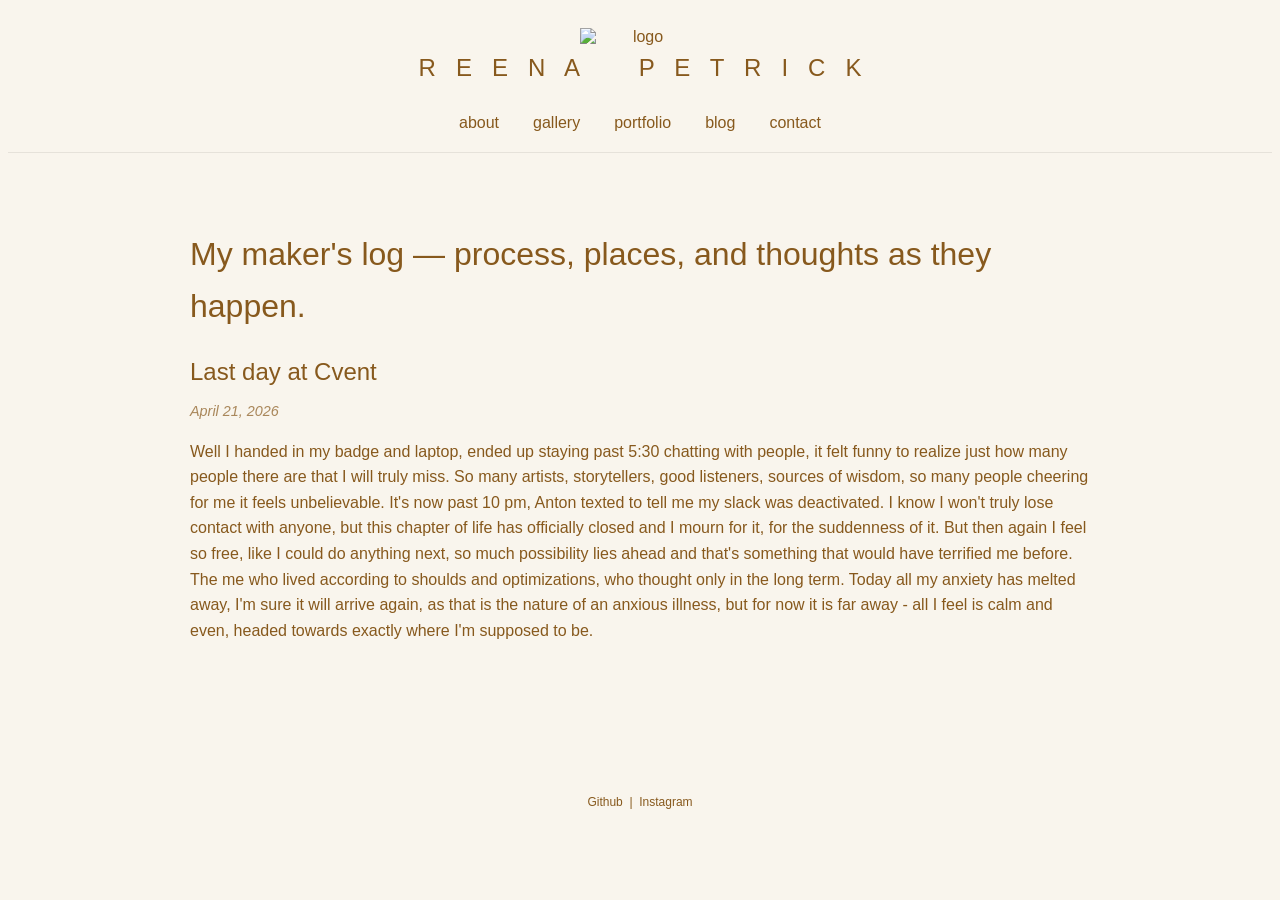
==== blog/index.html @ fa3b2bab "moves prints to portofilo, removes banner, adds blog" ====
<!DOCTYPE html>
<html lang="en">
<head>
  <meta charset="utf-8">
  <meta name="viewport" content="width=device-width, initial-scale=1">
  <title>Blog - Wren's Widgets</title>
  <link rel="stylesheet" href="../styles.css">
  <link rel="icon" type="image/png" href="../favicon.png">
</head>
<body>
<header class="header-bar">
  <img src="../resources/logos/couple_brownText_noBackground.png" alt="logo" class="header-logo">
  <h1>R &nbsp; E &nbsp; E &nbsp; N &nbsp; A &nbsp;&nbsp;&nbsp;&nbsp;&nbsp;&nbsp;&nbsp; P &nbsp; E &nbsp; T &nbsp; R &nbsp; I &nbsp; C &nbsp; K</h1>
  <nav class="nav-bar">
    <ul>
      <li><a href="../">about</a></li>
      <li><a href="../gallery/">gallery</a></li>
      <li><a href="../portfolio/">portfolio</a></li>
      <li><a href="./">blog</a></li>
      <li><a href="../contact/">contact</a></li>
    </ul>
  </nav>
</header>

<main class="content">
  <h1>My maker's log — process, places, and thoughts as they happen.</h1>
  
    <article class="blog-post">
      <h2>Last day at Cvent</h2>
      <time datetime="2026-04-22">April 21, 2026</time>
      
      <p>Well I handed in my badge and laptop, ended up staying past 5:30 chatting with people, it felt funny to realize just how many people there are that I will truly miss. So many artists, storytellers, good listeners, sources of wisdom, so many people cheering for me it feels unbelievable. It's now past 10 pm, Anton texted to tell me my slack was deactivated. I know I won't truly lose contact with anyone, but this chapter of life has officially closed and I mourn for it, for the suddenness of it. But then again I feel so free, like I could do anything next, so much possibility lies ahead and that's something that would have terrified me before. The me who lived according to shoulds and optimizations, who thought only in the long term. Today all my anxiety has melted away, I'm sure it will arrive again, as that is the nature of an anxious illness, but for now it is far away - all I feel is calm and even, headed towards exactly where I'm supposed to be.</p>
    </article>
  
</main>

<footer class="site-footer">
  <a href="https://github.com/reenapetrick">Github</a> &nbsp;|&nbsp; <a href="https://www.instagram.com/wrens.widgets/">Instagram</a>
</footer>
</body>
</html>
---- styles.css ----
/* Header */
.header-bar {padding: 20px 0; text-align: center; box-shadow: 0 1px 0 rgba(0,0,0,0.08);} 
.header-bar h1 {margin: 0 0 24px 0; font-family: Helvetica, serif; font-size: 24px; color: #87591d; font-weight: 300}
.header-bar .header-logo {display:block; margin: 0 auto 8px; max-width: 120px; width: 20%; height: auto}
/* Footer */
.site-footer {text-align: center; padding: 16px 0; font-family: Times, serif; font-size: 12px; color: #87591d}
.site-footer a {color: #87591d; text-decoration: none}
/* Navigation in header */
.nav-bar {margin-top: 8px}
.nav-bar ul {list-style:none;padding:0;margin:8px 0 0;display:inline-flex;gap:18px}
.nav-bar li {margin:0}
.nav-bar a {color:#87591d;text-decoration:none;font-weight:300;padding:6px 8px}
.nav-bar a:hover {text-decoration:underline}

/* Temporary WIP banner */
.site-banner {background:#f2d8b5; color:#87591d; text-align:center; padding:10px 12px; font-weight:300; font-size:14px; border-bottom:1px solid rgba(135,89,29,0.08)}
.site-banner small {display:block; opacity:0.9; font-size:12px; margin-top:6px}
/* Global site colors */
body, .header-bar {background: #f9f5ed; color: #87591d}
a {color: #87591d}
.s4 {color: #87591d !important; -webkit-text-stroke: 0px #87591d}
.p7 {color: #87591d}
/* Global Font */
html, body, body * {
  font-family: 'Helvetica Neue', Helvetica, Arial, sans-serif !important;
  font-weight: 450 !important;
  -webkit-font-smoothing: antialiased;
  -moz-osx-font-smoothing: grayscale;
}
/* Contact form layout */
.form-container {max-width: 720px; margin: 28px auto; padding: 0 16px}
.form-container label {display:block; color: #87591d}
.form-container input[type="text"],
.form-container input[type="email"],
.form-container textarea {width:100%; padding:10px; border:1px solid #e0d7c8; background:transparent; color:#87591d; box-sizing:border-box}
.form-container input[type="submit"] {
  display: inline-block;
  background: #87591d;
  color: #f9f5ed;
  border: none;
  padding: 10px 18px;
  cursor: pointer;
  font-weight: 300;
  margin-top: 10px;
}
.form-container input[type="submit"]:hover {
  opacity: 0.95;
}

/* Align submit button to the right */
.form-container p.p3:last-child {
  text-align: right;
}

/* Large text content area */
.content {max-width:900px; margin:32px auto; padding:24px; background:transparent; color:#87591d; line-height:1.6}
.content p {margin-bottom:16px}
.content .lead {font-size:18px; font-weight:bold !important;}

/* Personal image icon (centered) */
.me-icon {
  display: block;
  margin: 0.5rem auto 1rem;
  width: auto;
  max-width: 100%;
  height: auto;
  padding-bottom: 50px;
}

/* Gallery grid (masonry-style, natural flow for mixed aspect ratios) */
.gallery-grid {
  display: grid;
  grid-template-columns: repeat(auto-fit, minmax(240px, 1fr));
  grid-auto-rows: 10px;
  gap: 12px;
  max-width: 1200px;
  margin: 0 auto;
  padding: 0 6px;
}
.gallery-item {
  margin: 0;
  padding: 0;
  border-radius: 0;
  overflow: hidden;
  grid-row-end: span 1;
}
.gallery-item img {
  width: 100%;
  height: auto;
  display: block;
}
.gallery-item .caption {display: none}

/* Loading state */
.gallery-loading {
  display: flex;
  align-items: center;
  justify-content: center;
  padding: 4rem 1rem;
  color: rgba(135, 89, 29, 0.85);
  font-style: italic;
  font-size: 1.1rem;
}

@media (max-width: 900px) {
  .gallery-grid {
    grid-template-columns: repeat(auto-fit, minmax(200px, 1fr));
  }
}

/* Blog styles */
.blog-post { margin-bottom: 2rem; border-bottom: 1px solid rgba(135,89,29,0.2); padding-bottom: 2rem; }
.blog-post:last-child { border-bottom: none; }
.blog-post h2 { font-size: 1.5rem; margin-bottom: 0.5rem; color: #87591d; }
.blog-post time { display: block; font-style: italic; margin-bottom: 1rem; color: rgba(135,89,29,0.7); font-size: 0.9rem; }
.blog-photo { max-width: 100%; height: auto; margin: 1rem 0; border-radius: 4px; }
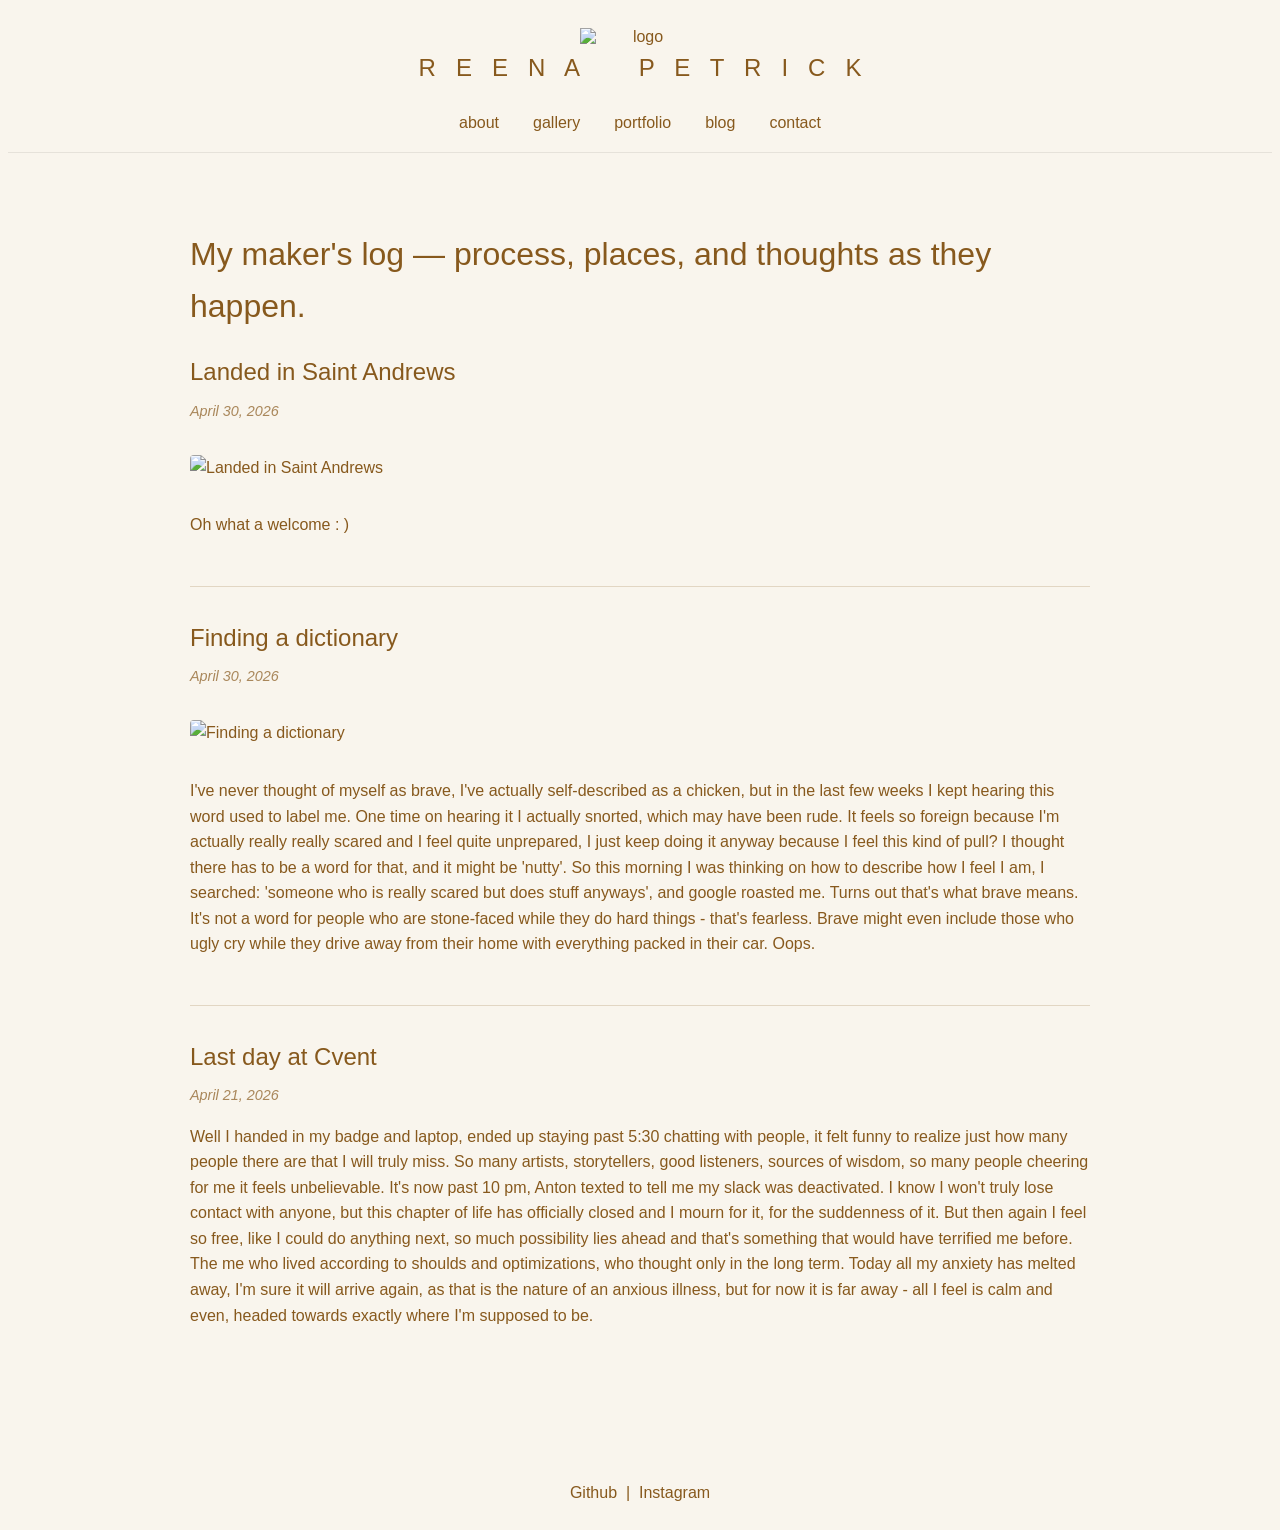
==== commit e65546a3: "two blog posts and a gallery pic" ====
--- a/blog/index.html
+++ b/blog/index.html
@@ -26,6 +26,22 @@
   <h1>My maker's log — process, places, and thoughts as they happen.</h1>
   
     <article class="blog-post">
+      <h2>Landed in Saint Andrews</h2>
+      <time datetime="2026-05-01">April 30, 2026</time>
+      <img src="../resources/blog/IMG_0738.jpeg" alt="Landed in Saint Andrews" class="blog-photo">
+      <p>Oh what a welcome : )</p>
+    </article>
+  
+
+    <article class="blog-post">
+      <h2>Finding a dictionary</h2>
+      <time datetime="2026-05-01">April 30, 2026</time>
+      <img src="../resources/blog/IMG_4152.jpeg" alt="Finding a dictionary" class="blog-photo">
+      <p>I've never thought of myself as brave, I've actually self-described as a chicken, but in the last few weeks I kept hearing this word used to label me. One time on hearing it I actually snorted, which may have been rude. It feels so foreign because I'm actually really really scared and I feel quite unprepared, I just keep doing it anyway because I feel this kind of pull? I thought there has to be a word for that, and it might be 'nutty'. So this morning I was thinking on how to describe how I feel I am, I searched: 'someone who is really scared but does stuff anyways', and google roasted me. Turns out that's what brave means. It's not a word for people who are stone-faced while they do hard things - that's fearless. Brave might even include those who ugly cry while they drive away from their home with everything packed in their car. Oops.</p>
+    </article>
+  
+
+    <article class="blog-post">
       <h2>Last day at Cvent</h2>
       <time datetime="2026-04-22">April 21, 2026</time>
       
--- a/styles.css
+++ b/styles.css
@@ -3,7 +3,7 @@
 .header-bar h1 {margin: 0 0 24px 0; font-family: Helvetica, serif; font-size: 24px; color: #87591d; font-weight: 300}
 .header-bar .header-logo {display:block; margin: 0 auto 8px; max-width: 120px; width: 20%; height: auto}
 /* Footer */
-.site-footer {text-align: center; padding: 16px 0; font-family: Times, serif; font-size: 12px; color: #87591d}
+.site-footer {text-align: center; padding: 20px 0; font-family: Times, serif; font-size: 16px; color: #87591d}
 .site-footer a {color: #87591d; text-decoration: none}
 /* Navigation in header */
 .nav-bar {margin-top: 8px}
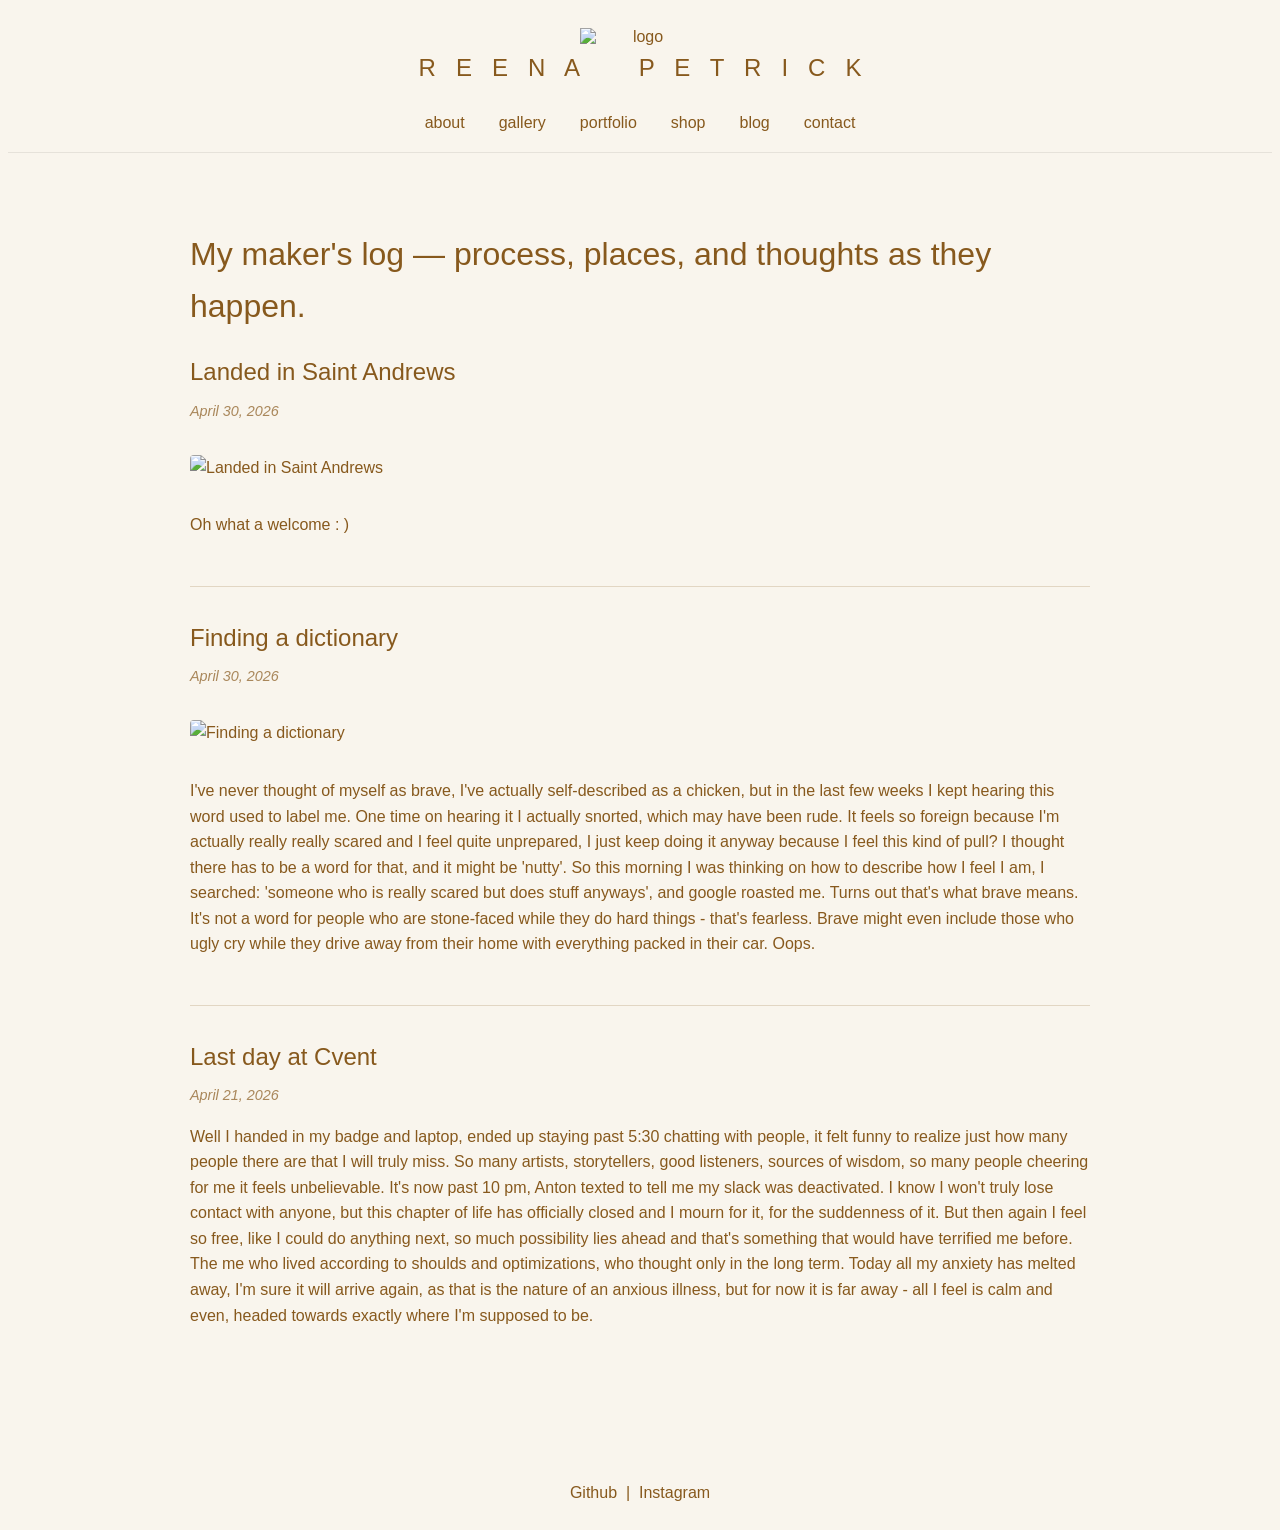
==== commit 1a190e6a: "adds shop tag to blog page" ====
--- a/blog/index.html
+++ b/blog/index.html
@@ -16,6 +16,7 @@
       <li><a href="../">about</a></li>
       <li><a href="../gallery/">gallery</a></li>
       <li><a href="../portfolio/">portfolio</a></li>
+      <li><a href="../shop/">shop</a></li>
       <li><a href="./">blog</a></li>
       <li><a href="../contact/">contact</a></li>
     </ul>
--- a/styles.css
+++ b/styles.css
@@ -12,9 +12,6 @@
 .nav-bar a {color:#87591d;text-decoration:none;font-weight:300;padding:6px 8px}
 .nav-bar a:hover {text-decoration:underline}
 
-/* Temporary WIP banner */
-.site-banner {background:#f2d8b5; color:#87591d; text-align:center; padding:10px 12px; font-weight:300; font-size:14px; border-bottom:1px solid rgba(135,89,29,0.08)}
-.site-banner small {display:block; opacity:0.9; font-size:12px; margin-top:6px}
 /* Global site colors */
 body, .header-bar {background: #f9f5ed; color: #87591d}
 a {color: #87591d}
@@ -91,8 +88,49 @@
 }
 .gallery-item .caption {display: none}
 
-/* Loading state */
-.gallery-loading {
+/* Shop grid (card-based layout) */
+.shop-grid {
+  display: grid;
+  grid-template-columns: repeat(auto-fit, minmax(300px, 1fr));
+  gap: 20px;
+  max-width: 1200px;
+  margin: 0 auto;
+  padding: 0 20px;
+}
+.shop-item {
+  border: 1px solid rgba(135, 89, 29, 0.2);
+  border-radius: 8px;
+  padding: 20px;
+  background-color: #fefaf2;
+  box-shadow: 0 2px 4px rgba(0,0,0,0.1);
+}
+.shop-item img {
+  width: 100%;
+  height: auto;
+  border-radius: 4px;
+  margin-bottom: 15px;
+}
+.shop-item h3 {
+  margin: 0 0 10px 0;
+  color: #87591d;
+  font-size: 1.3rem;
+}
+.shop-item p {
+  margin: 0 0 10px 0;
+  line-height: 1.5;
+}
+.shop-item .price {
+  font-weight: bold;
+  font-size: 1.2rem;
+  color: #87591d;
+}
+.shop-item .quantity {
+  font-style: italic;
+  color: rgba(135, 89, 29, 0.7);
+}
+
+/* Loading state for shop */
+.shop-loading {
   display: flex;
   align-items: center;
   justify-content: center;
@@ -103,8 +141,101 @@
 }
 
 @media (max-width: 900px) {
-  .gallery-grid {
-    grid-template-columns: repeat(auto-fit, minmax(200px, 1fr));
+  .shop-grid {
+    grid-template-columns: 1fr;
+  }
+}
+
+/* Modal styles */
+.modal {
+  display: none;
+  position: fixed;
+  z-index: 1000;
+  left: 0;
+  top: 0;
+  width: 100%;
+  height: 100%;
+  overflow: auto;
+  background-color: rgba(0,0,0,0.8);
+}
+
+.modal-content {
+  background-color: #fefaf2;
+  margin: 5% auto;
+  padding: 20px;
+  border: 1px solid #888;
+  width: 90%;
+  max-width: 800px;
+  border-radius: 8px;
+  position: relative;
+}
+
+.close-button {
+  color: #aaa;
+  float: right;
+  font-size: 28px;
+  font-weight: bold;
+  cursor: pointer;
+}
+
+.close-button:hover,
+.close-button:focus {
+  color: black;
+  text-decoration: none;
+}
+
+.detail-images {
+  display: flex;
+  flex-wrap: wrap;
+  gap: 10px;
+  margin-bottom: 20px;
+}
+
+.detail-image {
+  max-width: 100%;
+  height: auto;
+  border-radius: 4px;
+}
+
+.detail-info h2 {
+  margin-top: 0;
+  color: #87591d;
+}
+
+.detail-info .price {
+  font-weight: bold;
+  font-size: 1.4rem;
+  color: #87591d;
+}
+
+.detail-info .dimensions {
+  font-style: italic;
+  color: rgba(135, 89, 29, 0.7);
+}
+
+.detail-info .quantity {
+  font-style: italic;
+  color: rgba(135, 89, 29, 0.7);
+}
+
+.paypal-button-container {
+  text-align: center;
+  margin: 20px 0;
+}
+
+
+@media (max-width: 600px) {
+  .modal-content {
+    width: 95%;
+    margin: 10% auto;
+  }
+
+  .detail-images {
+    flex-direction: column;
+  }
+
+  .detail-image {
+    width: 100%;
   }
 }
 
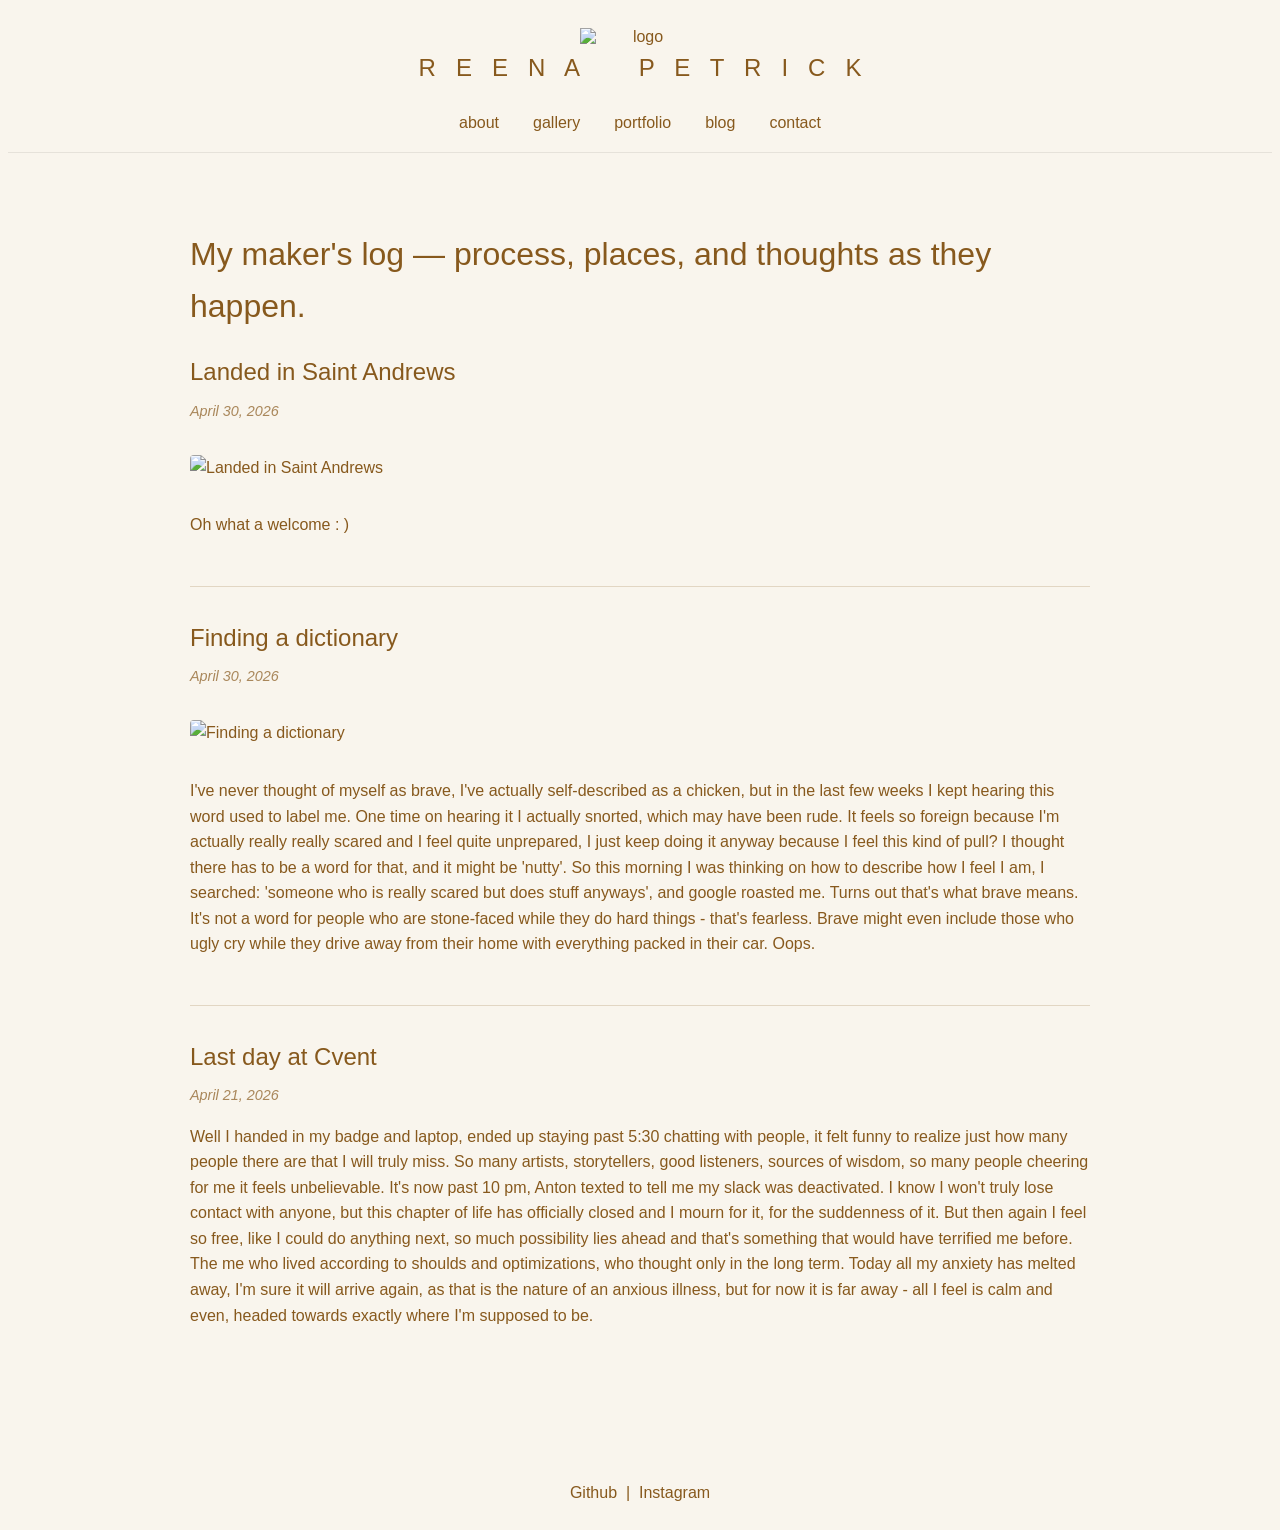
==== commit 20db7477: "allows gallery updates to display" ====
--- a/blog/index.html
+++ b/blog/index.html
@@ -16,7 +16,6 @@
       <li><a href="../">about</a></li>
       <li><a href="../gallery/">gallery</a></li>
       <li><a href="../portfolio/">portfolio</a></li>
-      <li><a href="../shop/">shop</a></li>
       <li><a href="./">blog</a></li>
       <li><a href="../contact/">contact</a></li>
     </ul>
--- a/styles.css
+++ b/styles.css
@@ -54,14 +54,47 @@
 .content p {margin-bottom:16px}
 .content .lead {font-size:18px; font-weight:bold !important;}
 
-/* Personal image icon (centered) */
-.me-icon {
-  display: block;
+/* In-Text image icon with caption (centered) */
+.image-caption-container {
+  display: block;
+  width: max-content;
   margin: 0.5rem auto 1rem;
+  text-align: left;
+}
+
+.image-caption-container img {
+  display: block;
+  width: auto;
+  max-width: none;
+  height: auto;
+}
+
+.image-caption {
+  text-align: right;
+  font-size: 0.75rem;
+  color: #a48366;
+  font-style: italic;
+  font-family: Georgia, 'Times New Roman', serif !important;
+  margin-top: 0.35rem;
+  line-height: 1.3;
+}
+
+.image-caption a {
+  color: #a48366;
+  font-style: italic;
+  font-family: Georgia, 'Times New Roman', serif !important;
+  text-decoration: none;
+}
+
+.image-caption a:hover {
+  text-decoration: underline;
+}
+
+.image-icon {
+  display: block;
   width: auto;
   max-width: 100%;
   height: auto;
-  padding-bottom: 50px;
 }
 
 /* Gallery grid (masonry-style, natural flow for mixed aspect ratios) */
